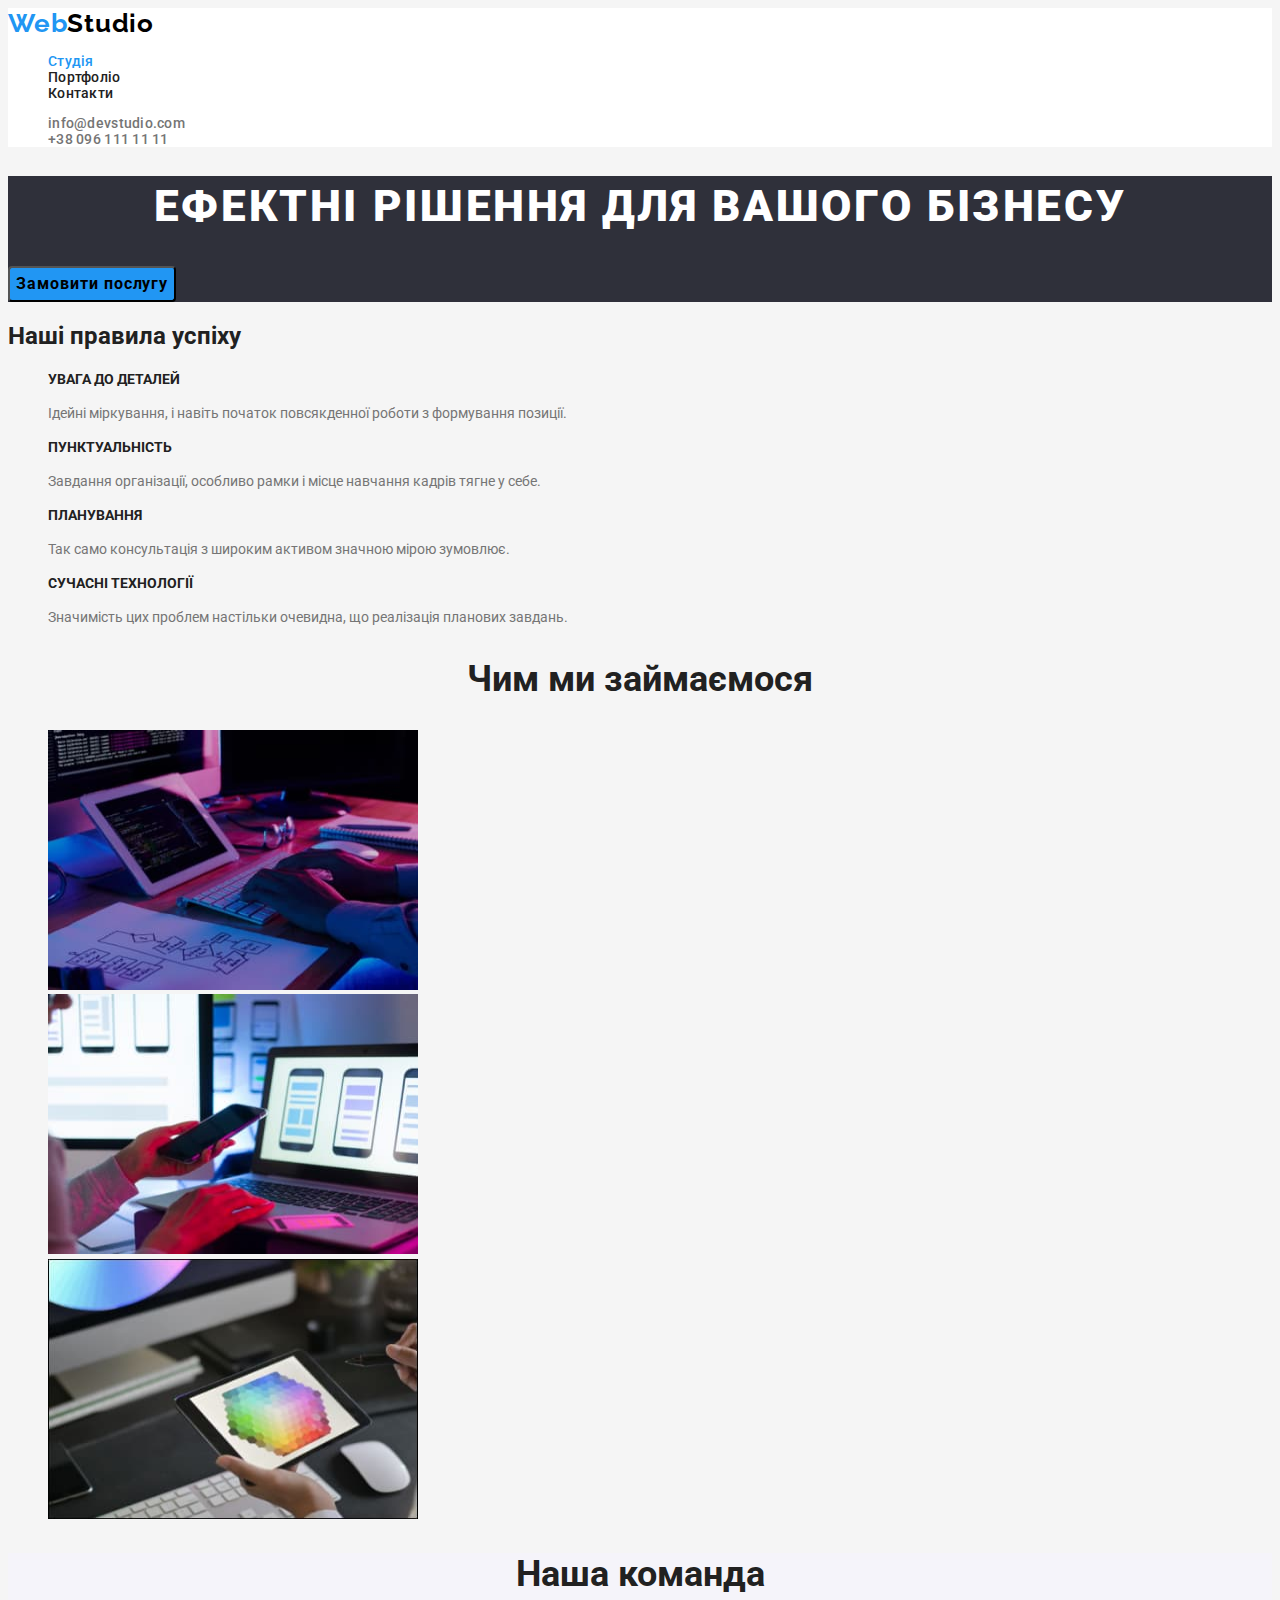
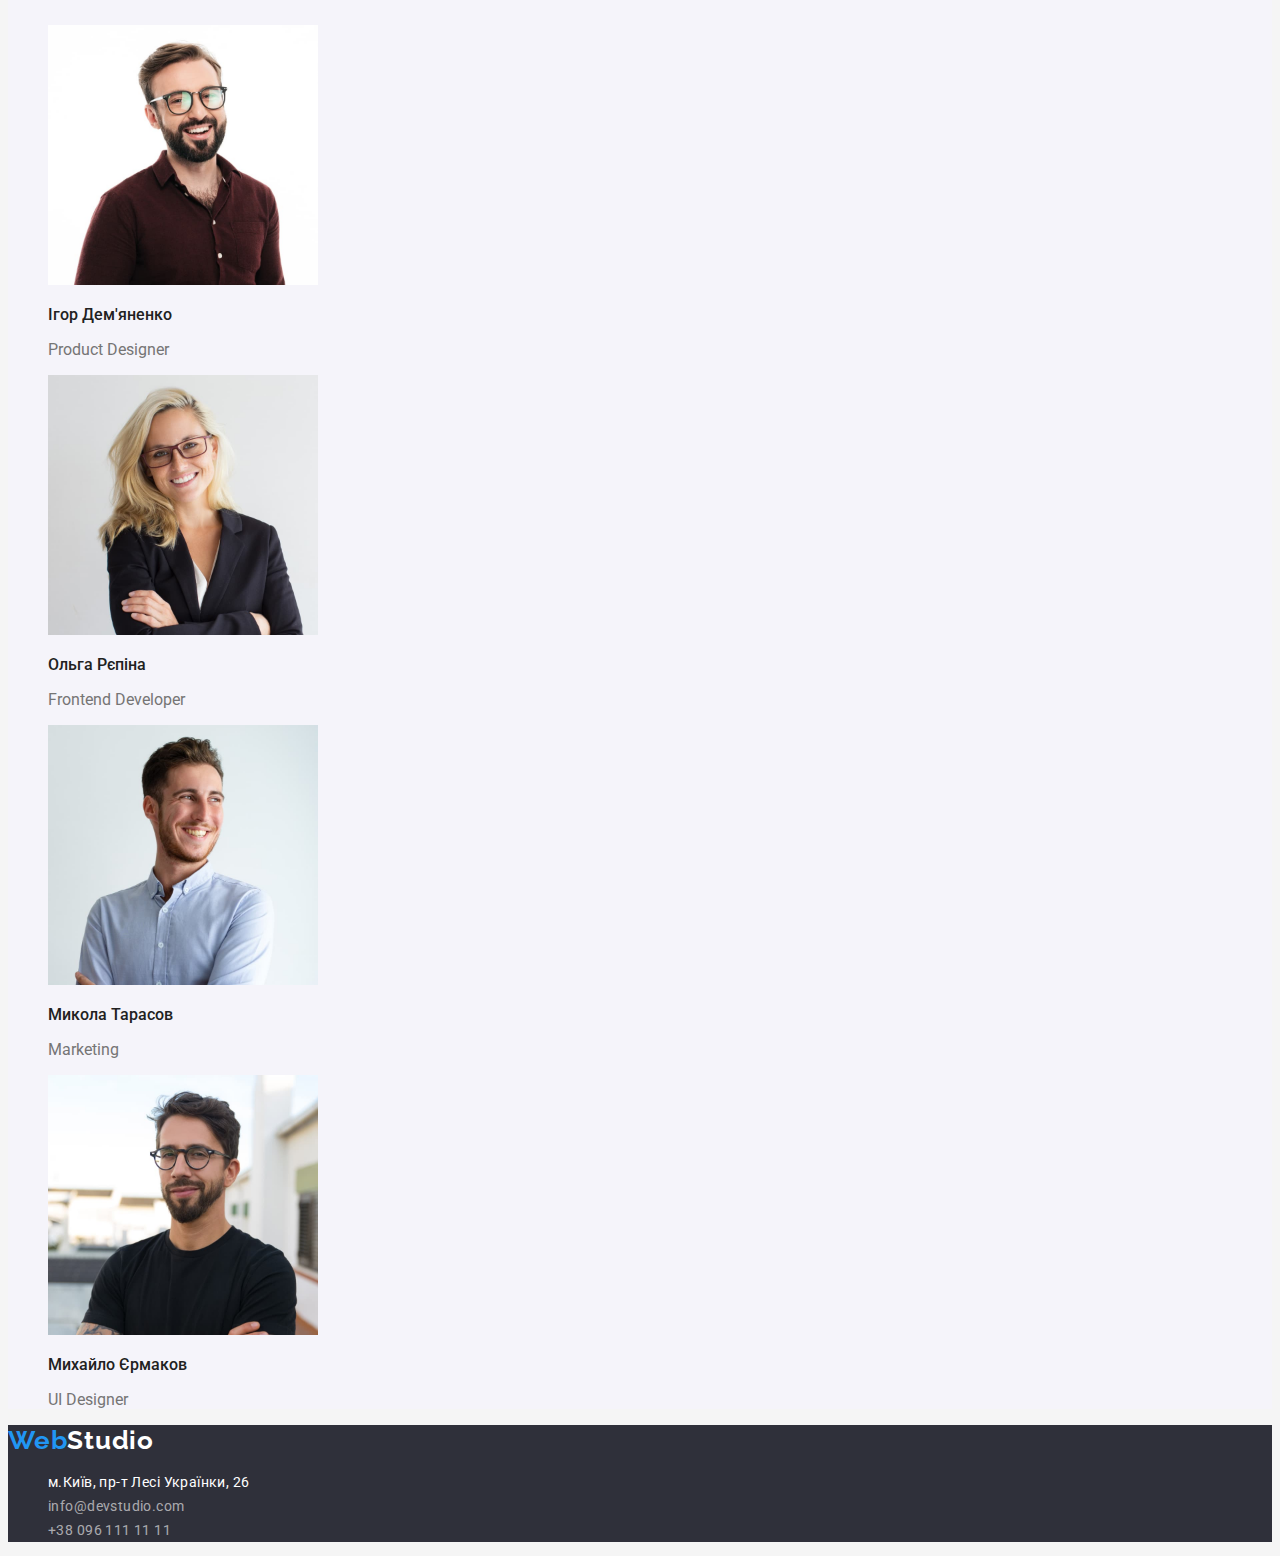
==== index.html @ 0fa0898e "New" ====
<!DOCTYPE html>
<html lang="uk">

<head>
    <meta charset="UTF-8">
    <meta http-equiv="X-UA-Compatible" content="IE=edge">
    <meta name="viewport" content="width=device-width, initial-scale=1.0">
    <title>Home Work 2</title>
    <link
        href="https://fonts.googleapis.com/css2?family=Raleway:wght@700&family=Roboto:wght@400;500;700;900&display=swap"
        rel="stylesheet">
    <link rel="stylesheet" href="./css/styles.css" />
</head>

<body>
    <!--Header-->
    <header class="header">
        <nav class="header-nav">
            <a class="link-logo link" href="./index.html" title="Посилання на початкову сторінку"><span
                    class="logo-web">Web</span>Studio</a>
            <ul class="header-list list">
                <li> <a class="link current" href="./index.html" title="Посилання на сторінку: Студія">Студія</a> </li>
                <li> <a class="link" href="./portfolio.html" title="Посилання на сторінку: Портфоліо">Портфоліо</a></li>
                <li> <a class="link" href="#" title="Посилання на сторінку: Контакти">Контакти</a> </li>
            </ul>
        </nav>
        <ul class="header-contact list">
            <li><a class="link" href="mailto:info@devstudio.com" title="Посилання на електронну скриньку">info@devstudio.com</a></li>                    
            <li><a class="link" class="link" href="tel:+380961111111" title="За телефонувати">+38 096 111 11 11</a></li>
        </ul>

    </header>
    <main>
        <!-- Hero-->
        <section class="hero">
            <h1 class="hero-title">Ефектні рішення для вашого бізнесу</h1>
            <button class="btn" type="button">Замовити послугу</button>
        </section>
        <!-- Our rules for success-->
        <section class="rules">
            <h2 class="rules-title">Наші правила успіху</h2>
            <ul class="rules-list list">
                <li>
                    <h3 class="rules-list-title">УВАГА ДО ДЕТАЛЕЙ</h3>
                    <p class="rules-list-item">Ідейні міркування, і навіть початок повсякденної роботи з формування
                        позиції.</p>
                </li>
                <li>
                    <h3 class="rules-list-title">ПУНКТУАЛЬНІСТЬ</h3>
                    <p class="rules-list-item">Завдання організації, особливо рамки і місце навчання кадрів тягне у
                        себе.</p>

                <li>
                    <h3 class="rules-list-title">ПЛАНУВАННЯ</h3>
                    <p class="rules-list-item">Так само консультація з широким активом значною мірою зумовлює.</p>
                </li>
                <li>
                    <h3 class="rules-list-title">СУЧАСНІ ТЕХНОЛОГІЇ</h3>
                    <p class="rules-list-item">Значимість цих проблем настільки очевидна, що реалізація планових
                        завдань.</p>
                </li>
            </ul>
        </section>
        <!-- Development -->
        <section class="Development">
            <h2 class="Development-title">Чим ми займаємося</h2>
            <ul class="Development-list list">
                <li><img width="370" height="260" src="./images/box-1.jpg" alt="Розробка сайту"></li>
                <li><img width="370" height="260" src="./images/box-2.jpg" alt="Дизайн сайту"></li>
                <li><img width="370" height="260" src="./images/box-3.jpg" alt="Оформлення сайту"></li>
            </ul>
        </section>
        <!--Our Team-->
        <section class="team">
            <h2 class="team-title">Наша команда</h2>
            <ul class="team-list list">
                <li class="team-list-item">
                    <img width="270" src="./images/team-1-igor_demyanenko.jpg" alt="Ігор Дем'яненко">
                    <h3 class="team-list-title">Ігор Дем'яненко</h3>
                    <p class="team-list-text" lang="en">Product Designer</p>
                </li>
                <li class="team-list-item">
                    <img width="270" src="./images/team-2-olga_repina.jpg" alt="Ольга Рєпіна">
                    <h3 class="team-list-title">Ольга Рєпіна</h3>
                    <p class="team-list-text" lang="en">Frontend Developer</p>
                </li>
                <li class="team-list-item">
                    <img width="270" src="./images/team-3-mykola_tarasov.jpg" alt="Микола Тарасов">
                    <h3 class="team-list-title">Микола Тарасов</h3>
                    <p class="team-list-text" lang="en">Marketing</p>
                </li>
                <li class="team-list-item">
                    <img width="270" src="./images/team-4-myschajlo_jermakov.jpg" alt="Михайло Єрмаков">
                    <h3 class="team-list-title">Михайло Єрмаков</h3>
                    <p class="team-list-text" lang="en">UI Designer</p>
                </li>
            </ul>
        </section>

    </main>
    <!-- Footer -->
    <footer class="footer">
        <a class="link-logo link" href="./index.html" title="Посилання на початкову сторінку"><span
                class="logo-web">Web</span>Studio</a>

        <address class="footer-address">
            <ul class="footer-list list">
                <li> <a class="footer-item link" href="https://goo.gl/maps/MokrkqMKt1EXJKq38" target="_blank"
                        rel="noopener noreferrer" title="Google Maps"> м.Київ,
                        пр-т Лесі Українки, 26 </a> </li>
                <li><a class="footer-item link" href="mailto:info@devstudio.com"
                        title="Посилання на електронну скриньку">info@devstudio.com</a></li>
                <li><a class="footer-item link" href="tel:+380961111111" title="За телефонувати">+38 096 111 11 11</a>
                </li>
            </ul>
        </address>
    </footer>
</body>

</html>
---- css/styles.css ----
/*  
logo                  #000000
logo                  #2196F3
active page           #2196F3
nav text              #212121
h1                    #ffffff
h2,h3                 #212121
P                     #757575

background:
nav                   #FFFFFF
header                #2F303A 
Our rules for succes  #F5F5F5
Development           #F5F5F5
Our Team              #F5F4FA

footer                #2F303A
portfolio             #F5F5F5

*/
:root {
  /* General colors */
  --general-black: #000000;
  --general-wight: #ffffff;
  /* Text color */
  --primary-text-color: #212121;
  --secondary-text-color: #757575;
  --accent-color: #2196f3;
  /* Background color */
  --background-color: #f5f5f5;
  --section-bgr: #f5f4fa;
  --hero-bgr-color: #2f303a;
  --btn-background: #f5f4fa;
}

body {
  background-color: var(--background-color);
  color: var(--primary-text-color);
  font-family: Roboto, sans-serif;
  font-style: normal;
  font-size: 16px;
  line-height: 1.2;
}
.link {
  text-decoration: none;
  list-style: none;
}

.link:hover,
.link:focus {
  color: var(--accent-color);
}

.list {
  list-style: none;
}

/* Heder */
.link-logo {
  font-family: "Raleway";
  font-weight: 700;
  font-size: 26px;
  line-height: calc(31 / 26);
  letter-spacing: 0.03em;
}
.header {
  background-color: var(--general-wight);
}

.header .link-logo {
  color: var(--general-black);
}
.logo-web {
  color: var(--accent-color);
  font-family: "Raleway";
  font-weight: 700;
  font-size: 26px;
  line-height: calc(31 / 26);
}
.link-logo:hover,
.link-logo:focus {
  color: var(--general-black);
}
.header-nav .current {
  color: var(--accent-color);
}
.header-list,
.header-contact {
  font-family: "Roboto";
  font-weight: 500;
  font-size: 14px;
  line-height: calc(16 / 14);
  letter-spacing: 0.02em;
}
.header-list a {
  color: var(--primary-text-color);
}
.header-contact a {
  color: var(--secondary-text-color);
}
/* --------Main-------- */
/* Hero */
.hero {
  background-color: var(--hero-bgr-color);
}
.hero-title {
  color: var(--general-wight);
  text-transform: uppercase;
  font-weight: 900;
  font-size: 44px;
  line-height: calc(60 / 44);
  text-align: center;
  letter-spacing: 0.06em;

  /* Our rules for success */
}
.rules {
  bacgroung-color: var(--background-color);
}
.rules-title {
}
.rules-list {
}

.rules-list-title {
  font-weight: 700;
  font-size: 14px;
  line-height: calc(16 / 14);
}
.rules-list-item {
  color: var(--secondary-text-color);
  font-size: 14px;
  line-height: calc(24 / 14);
}
/* Development */
.Development {
}
.Development-title {
  font-size: 36px;
  line-height: calc(42 / 36);
  text-align: center;
}
.Development-list {
}

/* Our Team */
.team {
  background-color: var(--section-bgr);
}
main .team-title {
  font-weight: 700;
  font-size: 36px;
  line-height: calc(42 / 36);
  text-align: center;
}
.team-list {
}
.team-list-item {
}
.team-list-title {
  font-weight: 500;
  font-size: 16px;
  line-height: calc(19 / 16);
}
.team .team-list-text {
  color: var(--secondary-text-color);
  font-size: 16px;
  line-height: calc(19 / 16);
}
/* footer */

.footer {
  background-color: var(--hero-bgr-color);
}

.footer .link-logo {
  color: var(--general-wight);
}

.footer-address {
}

.footer-list {
  color: var(--general-wight);
  font-style: normal;
  font-size: 14px;
  line-height: calc(24 / 14);
  letter-spacing: 0.03em;
}

.footer [href*="https:"] {
  color: var(--general-wight);
}

.footer [href*="mailto"],
.footer [href*="tel"] {
  color: rgba(255, 255, 255, 0.6);
}
.footer .link:hover,
.footer .link:focus {
  color: var(--accent-color);
}

/* Portfolio */
.filters {
}
.filters-title {
}
.filters-list {
}
/* Section Example */
.example {
  background-color: var(--general-wight);
}
.example-list {
}
.example-link {
}
.link {
}
.example-title {
  color: var(--primary-text-color);
  font-weight: 700;
  font-size: 18px;
  line-height: calc(36 / 18);
  letter-spacing: 0.06em;
}
.example-text {
  color: var(--secondary-text-color);
  font-weight: 400;
  font-size: 16px;
  line-height: calc(30 / 18);
  letter-spacing: 0.03em;
}
/* Buttons styles */
.btn {
  font-family: "Roboto";
  font-style: normal;
  font-weight: 700;
  font-size: 16px;
  line-height: calc(30 / 16);
  display: flex;
  align-items: center;
  text-align: center;
  letter-spacing: 0.06em;
}
.hero .btn {
  color: var(--general-black);
  background-color: var(--accent-color);
  border-radius: 4px;
}
.filters-list .btn {
  color: var(--general-black);
  background-color: var(--btn-background);
  border-color: transparent;
  border-radius: 4px;
}
.btn:hover,
.btn:focus {
  color: var(--general-wight);
  background-color: var(--accent-color);
}
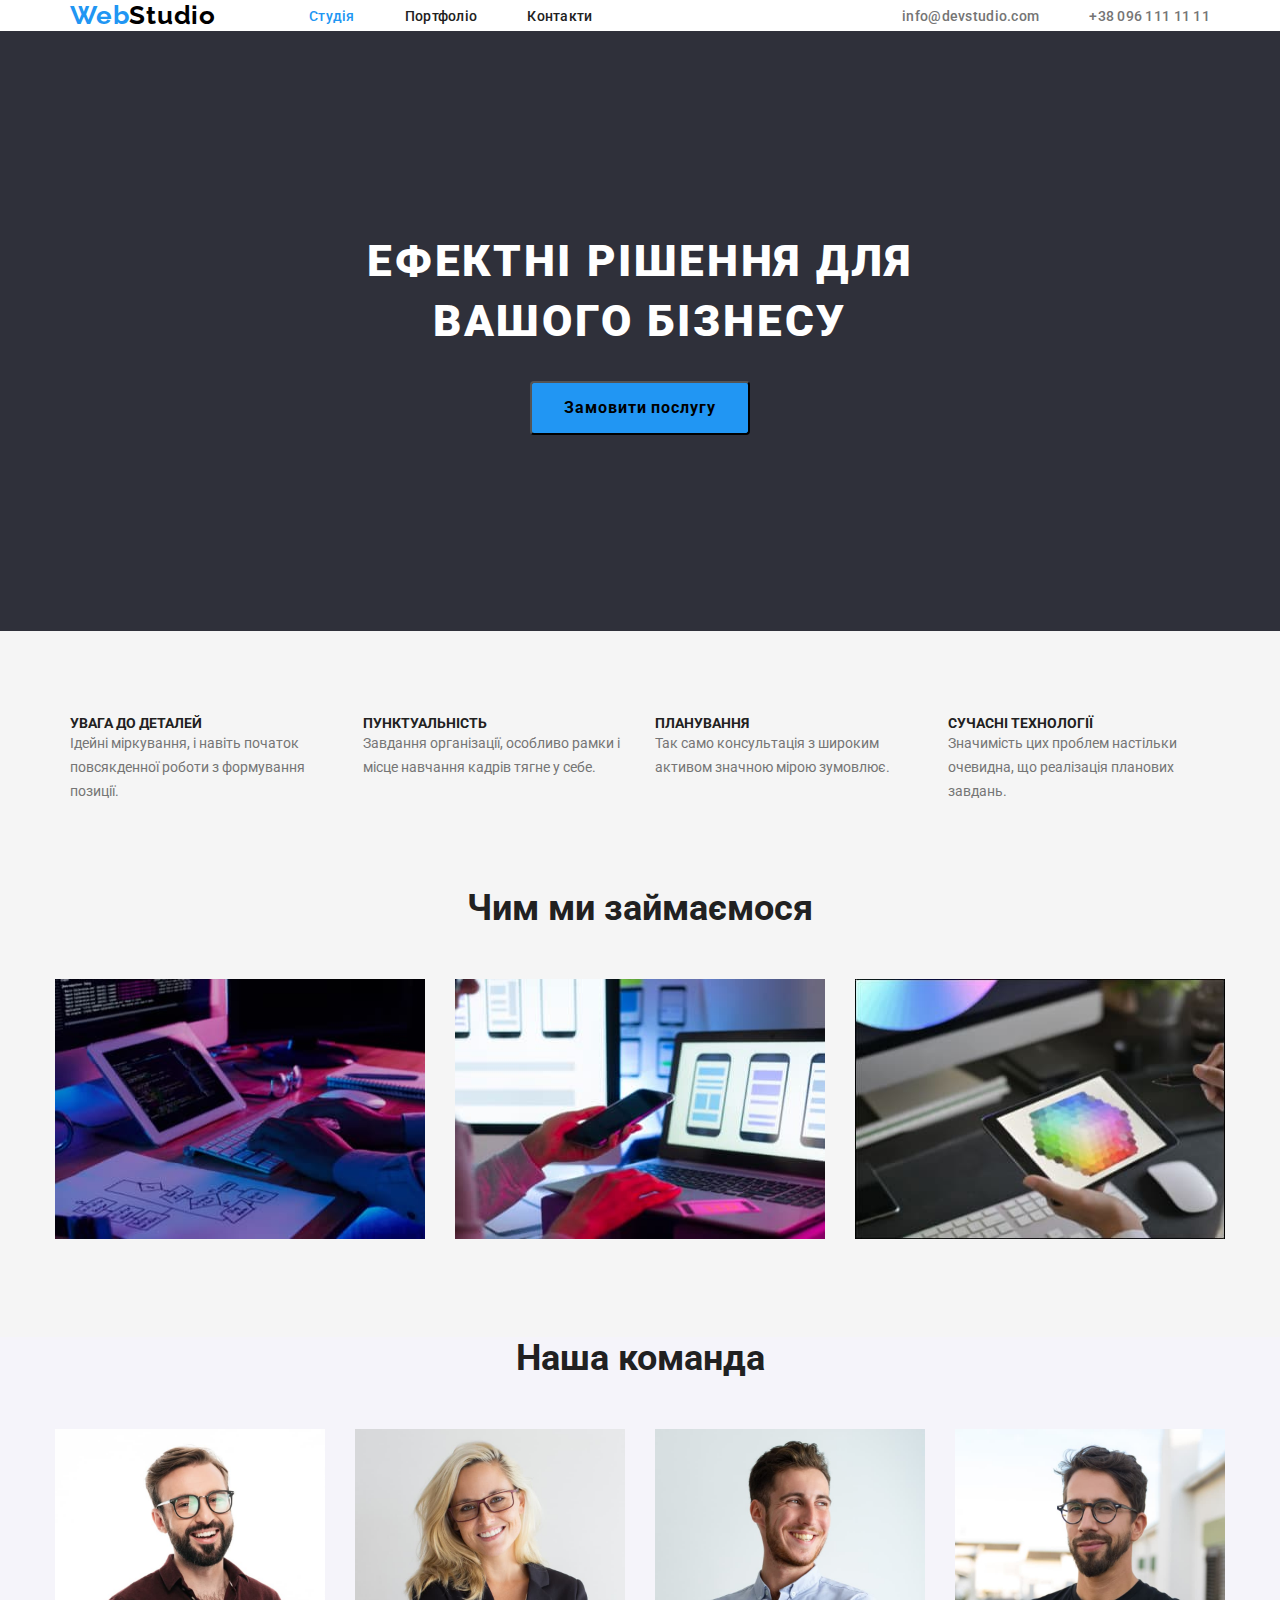
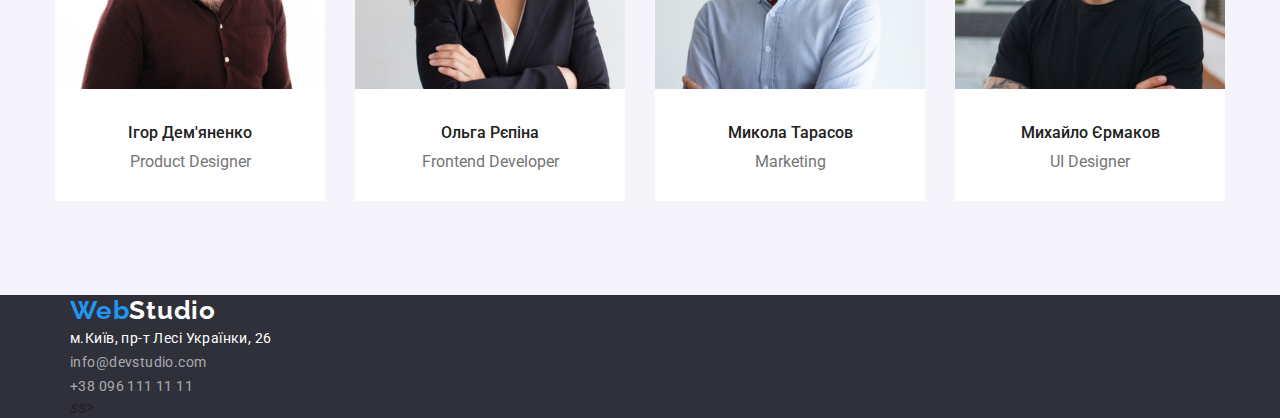
==== commit 5233686f: "Home work 3" ====
--- a/index.html
+++ b/index.html
@@ -9,111 +9,129 @@
     <link
         href="https://fonts.googleapis.com/css2?family=Raleway:wght@700&family=Roboto:wght@400;500;700;900&display=swap"
         rel="stylesheet">
+    <link rel="stylesheet"
+        href="https://cdnjs.cloudflare.com/ajax/libs/modern-normalize/1.0.0/modern-normalize.min.css">
     <link rel="stylesheet" href="./css/styles.css" />
 </head>
 
 <body>
     <!--Header-->
     <header class="header">
-        <nav class="header-nav">
-            <a class="link-logo link" href="./index.html" title="Посилання на початкову сторінку"><span
-                    class="logo-web">Web</span>Studio</a>
-            <ul class="header-list list">
-                <li> <a class="link current" href="./index.html" title="Посилання на сторінку: Студія">Студія</a> </li>
-                <li> <a class="link" href="./portfolio.html" title="Посилання на сторінку: Портфоліо">Портфоліо</a></li>
-                <li> <a class="link" href="#" title="Посилання на сторінку: Контакти">Контакти</a> </li>
+        <div class="container header-container">
+            <nav class="header-nav">
+                <a class="link-logo link" href="./index.html" title="Посилання на початкову сторінку"><span
+                        class="logo-web">Web</span>Studio</a>
+                <ul class="header-list list">
+                    <li> <a class="link current" href="./index.html" title="Посилання на сторінку: Студія">Студія</a>
+                    </li>
+                    <li> <a class="link" href="./portfolio.html" title="Посилання на сторінку: Портфоліо">Портфоліо</a>
+                    </li>
+                    <li> <a class="link" href="#" title="Посилання на сторінку: Контакти">Контакти</a> </li>
+                </ul>
+            </nav>
+            <ul class="header-contact list">
+                <li><a class="link" href="mailto:info@devstudio.com"
+                        title="Посилання на електронну скриньку">info@devstudio.com</a>
+                </li>
+                <li><a class="link" class="link" href="tel:+380961111111" title="За телефонувати">+38 096 111 11 11</a>
+                </li>
             </ul>
-        </nav>
-        <ul class="header-contact list">
-            <li><a class="link" href="mailto:info@devstudio.com" title="Посилання на електронну скриньку">info@devstudio.com</a></li>                    
-            <li><a class="link" class="link" href="tel:+380961111111" title="За телефонувати">+38 096 111 11 11</a></li>
-        </ul>
 
+        </div>
     </header>
     <main>
         <!-- Hero-->
         <section class="hero">
-            <h1 class="hero-title">Ефектні рішення для вашого бізнесу</h1>
-            <button class="btn" type="button">Замовити послугу</button>
+            <div class="hero-container container">
+                <h1 class="hero-title">Ефектні рішення для <br> вашого бізнесу</h1>
+                <button class="btn" type="button">Замовити послугу</button>
+            </div>
         </section>
         <!-- Our rules for success-->
         <section class="rules">
-            <h2 class="rules-title">Наші правила успіху</h2>
-            <ul class="rules-list list">
-                <li>
-                    <h3 class="rules-list-title">УВАГА ДО ДЕТАЛЕЙ</h3>
-                    <p class="rules-list-item">Ідейні міркування, і навіть початок повсякденної роботи з формування
-                        позиції.</p>
-                </li>
-                <li>
-                    <h3 class="rules-list-title">ПУНКТУАЛЬНІСТЬ</h3>
-                    <p class="rules-list-item">Завдання організації, особливо рамки і місце навчання кадрів тягне у
-                        себе.</p>
+            <div class="container rules-container">
+                <h2 class="rules-title visually-hidden">Наші правила успіху</h2>
+                <ul class="rules-list list">
+                    <li>
+                        <h3 class="rules-list-title">УВАГА ДО ДЕТАЛЕЙ</h3>
+                        <p class="rules-list-item">Ідейні міркування, і навіть початок повсякденної роботи з формування
+                            позиції.</p>
+                    </li>
+                    <li>
+                        <h3 class="rules-list-title">ПУНКТУАЛЬНІСТЬ</h3>
+                        <p class="rules-list-item">Завдання організації, особливо рамки і місце навчання кадрів тягне у
+                            себе.</p>
 
-                <li>
-                    <h3 class="rules-list-title">ПЛАНУВАННЯ</h3>
-                    <p class="rules-list-item">Так само консультація з широким активом значною мірою зумовлює.</p>
-                </li>
-                <li>
-                    <h3 class="rules-list-title">СУЧАСНІ ТЕХНОЛОГІЇ</h3>
-                    <p class="rules-list-item">Значимість цих проблем настільки очевидна, що реалізація планових
-                        завдань.</p>
-                </li>
-            </ul>
+                    <li>
+                        <h3 class="rules-list-title">ПЛАНУВАННЯ</h3>
+                        <p class="rules-list-item">Так само консультація з широким активом значною мірою зумовлює.</p>
+                    </li>
+                    <li>
+                        <h3 class="rules-list-title">СУЧАСНІ ТЕХНОЛОГІЇ</h3>
+                        <p class="rules-list-item">Значимість цих проблем настільки очевидна, що реалізація планових
+                            завдань.</p>
+                    </li>
+                </ul>
+            </div>
         </section>
         <!-- Development -->
         <section class="Development">
-            <h2 class="Development-title">Чим ми займаємося</h2>
-            <ul class="Development-list list">
-                <li><img width="370" height="260" src="./images/box-1.jpg" alt="Розробка сайту"></li>
-                <li><img width="370" height="260" src="./images/box-2.jpg" alt="Дизайн сайту"></li>
-                <li><img width="370" height="260" src="./images/box-3.jpg" alt="Оформлення сайту"></li>
-            </ul>
+            <div class="container">
+                <h2 class="Development-title">Чим ми займаємося</h2>
+                <ul class="Development-list list">
+                    <li><img width="370" height="260" src="./images/box-1.jpg" alt="Розробка сайту"></li>
+                    <li><img width="370" height="260" src="./images/box-2.jpg" alt="Дизайн сайту"></li>
+                    <li><img width="370" height="260" src="./images/box-3.jpg" alt="Оформлення сайту"></li>
+                </ul>
+            </div>
         </section>
         <!--Our Team-->
         <section class="team">
-            <h2 class="team-title">Наша команда</h2>
-            <ul class="team-list list">
-                <li class="team-list-item">
-                    <img width="270" src="./images/team-1-igor_demyanenko.jpg" alt="Ігор Дем'яненко">
-                    <h3 class="team-list-title">Ігор Дем'яненко</h3>
-                    <p class="team-list-text" lang="en">Product Designer</p>
-                </li>
-                <li class="team-list-item">
-                    <img width="270" src="./images/team-2-olga_repina.jpg" alt="Ольга Рєпіна">
-                    <h3 class="team-list-title">Ольга Рєпіна</h3>
-                    <p class="team-list-text" lang="en">Frontend Developer</p>
-                </li>
-                <li class="team-list-item">
-                    <img width="270" src="./images/team-3-mykola_tarasov.jpg" alt="Микола Тарасов">
-                    <h3 class="team-list-title">Микола Тарасов</h3>
-                    <p class="team-list-text" lang="en">Marketing</p>
-                </li>
-                <li class="team-list-item">
-                    <img width="270" src="./images/team-4-myschajlo_jermakov.jpg" alt="Михайло Єрмаков">
-                    <h3 class="team-list-title">Михайло Єрмаков</h3>
-                    <p class="team-list-text" lang="en">UI Designer</p>
-                </li>
-            </ul>
+            <div class="team-container container">
+                <h2 class="team-title">Наша команда</h2>
+                <ul class="team-list list">
+                    <li class="team-list-item">
+                        <img width="270" src="./images/team-1-igor_demyanenko.jpg" alt="Ігор Дем'яненко">
+                        <h3 class="team-list-title">Ігор Дем'яненко</h3>
+                        <p class="team-list-text" lang="en">Product Designer</p>
+                    </li>
+                    <li class="team-list-item">
+                        <img width="270" src="./images/team-2-olga_repina.jpg" alt="Ольга Рєпіна">
+                        <h3 class="team-list-title">Ольга Рєпіна</h3>
+                        <p class="team-list-text" lang="en">Frontend Developer</p>
+                    </li>
+                    <li class="team-list-item">
+                        <img width="270" src="./images/team-3-mykola_tarasov.jpg" alt="Микола Тарасов">
+                        <h3 class="team-list-title">Микола Тарасов</h3>
+                        <p class="team-list-text" lang="en">Marketing</p>
+                    </li>
+                    <li class="team-list-item">
+                        <img width="270" src="./images/team-4-myschajlo_jermakov.jpg" alt="Михайло Єрмаков">
+                        <h3 class="team-list-title">Михайло Єрмаков</h3>
+                        <p class="team-list-text" lang="en">UI Designer</p>
+                    </li>
+                </ul>
+            </div>
         </section>
 
     </main>
     <!-- Footer -->
     <footer class="footer">
-        <a class="link-logo link" href="./index.html" title="Посилання на початкову сторінку"><span
-                class="logo-web">Web</span>Studio</a>
-
-        <address class="footer-address">
-            <ul class="footer-list list">
-                <li> <a class="footer-item link" href="https://goo.gl/maps/MokrkqMKt1EXJKq38" target="_blank"
-                        rel="noopener noreferrer" title="Google Maps"> м.Київ,
-                        пр-т Лесі Українки, 26 </a> </li>
-                <li><a class="footer-item link" href="mailto:info@devstudio.com"
-                        title="Посилання на електронну скриньку">info@devstudio.com</a></li>
-                <li><a class="footer-item link" href="tel:+380961111111" title="За телефонувати">+38 096 111 11 11</a>
-                </li>
-            </ul>
-        </address>
+        <div class="container">
+            <a class="link-logo link" href="./index.html" title="Посилання на початкову сторінку"><span
+                    class="logo-web">Web</span>Studio</a>
+            <address class="footer-address">
+                <ul class="footer-list list">
+                    <li> <a class="footer-item link" href="https://goo.gl/maps/MokrkqMKt1EXJKq38" target="_blank"
+                            rel="noopener noreferrer" title="Google Maps"> м.Київ,
+                            пр-т Лесі Українки, 26 </a> </li>
+                    <li><a class="footer-item link" href="mailto:info@devstudio.com"
+                            title="Посилання на електронну скриньку">info@devstudio.com</a></li>
+                    <li><a class="footer-item link" href="tel:+380961111111" title="За телефонувати">+38 096 111 11
+                            11</a>
+                    </li>
+                </ul>
+                </addre </divc>ss>
     </footer>
 </body>
 
--- a/css/styles.css
+++ b/css/styles.css
@@ -33,6 +33,38 @@
   --btn-background: #f5f4fa;
 }
 
+h1,
+h2,
+h3,
+h4,
+h5,
+h6,
+a,
+p {
+  margin: 0;
+}
+
+.container {
+  width: 1170px;
+  padding-left: 15px;
+  padding-right: 15px;
+  margin: 0 auto;
+  /* outline: 2px solid orange; */
+}
+
+.visually-hidden {
+  position: absolute;
+  width: 1px;
+  height: 1px;
+  margin: -1px;
+  border: 0;
+  padding: 0;
+  white-space: nowrap;
+  clip-path: inset(100%);
+  clip: rect(0 0 0 0);
+  overflow: hidden;
+}
+
 body {
   background-color: var(--background-color);
   color: var(--primary-text-color);
@@ -53,10 +85,20 @@
 
 .list {
   list-style: none;
+  margin: 0;
+  padding: 0;
 }
 
 /* Heder */
+.header-container {
+  display: flex;
+  align-items: center;
+}
 .link-logo {
+  display: flex;
+  align-items: center;
+  /* width: 145px;
+  height: 31px; */
   font-family: "Raleway";
   font-weight: 700;
   font-size: 26px;
@@ -81,11 +123,31 @@
 .link-logo:focus {
   color: var(--general-black);
 }
+
+.header-nav {
+  display: flex;
+  margin-right: auto;
+}
+
 .header-nav .current {
   color: var(--accent-color);
 }
-.header-list,
+.header-list {
+  display: flex;
+  align-items: center;
+  margin-left: 93px;
+
+  gap: 50px;
+  font-family: "Roboto";
+  font-weight: 500;
+  font-size: 14px;
+  line-height: calc(16 / 14);
+  letter-spacing: 0.02em;
+}
+
 .header-contact {
+  display: flex;
+  gap: 50px;
   font-family: "Roboto";
   font-weight: 500;
   font-size: 14px;
@@ -103,7 +165,15 @@
 .hero {
   background-color: var(--hero-bgr-color);
 }
+.hero-container {
+  display: flex;
+  flex-direction: column;
+  align-items: center;
+  height: 600px;
+}
 .hero-title {
+  margin-top: 200px;
+  margin-bottom: 30px;
   color: var(--general-wight);
   text-transform: uppercase;
   font-weight: 900;
@@ -117,9 +187,18 @@
 .rules {
   bacgroung-color: var(--background-color);
 }
+.rules-container {
+  padding-top: 84px;
+  padding-bottom: 84px;
+}
 .rules-title {
 }
 .rules-list {
+  display: flex;
+  gap: 30px;
+}
+.rules-list li {
+  width: 270px;
 }
 
 .rules-list-title {
@@ -141,28 +220,46 @@
   text-align: center;
 }
 .Development-list {
+  display: flex;
+  justify-content: center;
+  gap: 30px;
+  margin-top: 50px;
+  padding-bottom: 94px;
 }
 
 /* Our Team */
 .team {
   background-color: var(--section-bgr);
 }
-main .team-title {
+.team-container {
+}
+
+.team-title {
   font-weight: 700;
   font-size: 36px;
   line-height: calc(42 / 36);
   text-align: center;
 }
 .team-list {
+  display: flex;
+  justify-content: center;
+  gap: 30px;
+  padding-top: 50px;
+  padding-bottom: 94px;
+  text-align: center;
 }
 .team-list-item {
+  background-color: var(--general-wight);
 }
 .team-list-title {
+  margin-top: 30px;
   font-weight: 500;
   font-size: 16px;
   line-height: calc(19 / 16);
 }
 .team .team-list-text {
+  margin-top: 10px;
+  margin-bottom: 30px;
   color: var(--secondary-text-color);
   font-size: 16px;
   line-height: calc(19 / 16);
@@ -240,11 +337,14 @@
   font-size: 16px;
   line-height: calc(30 / 16);
   display: flex;
-  align-items: center;
   text-align: center;
   letter-spacing: 0.06em;
 }
 .hero .btn {
+  padding-top: 10px;
+  padding-right: 32px;
+  padding-bottom: 10px;
+  padding-left: 32px;
   color: var(--general-black);
   background-color: var(--accent-color);
   border-radius: 4px;
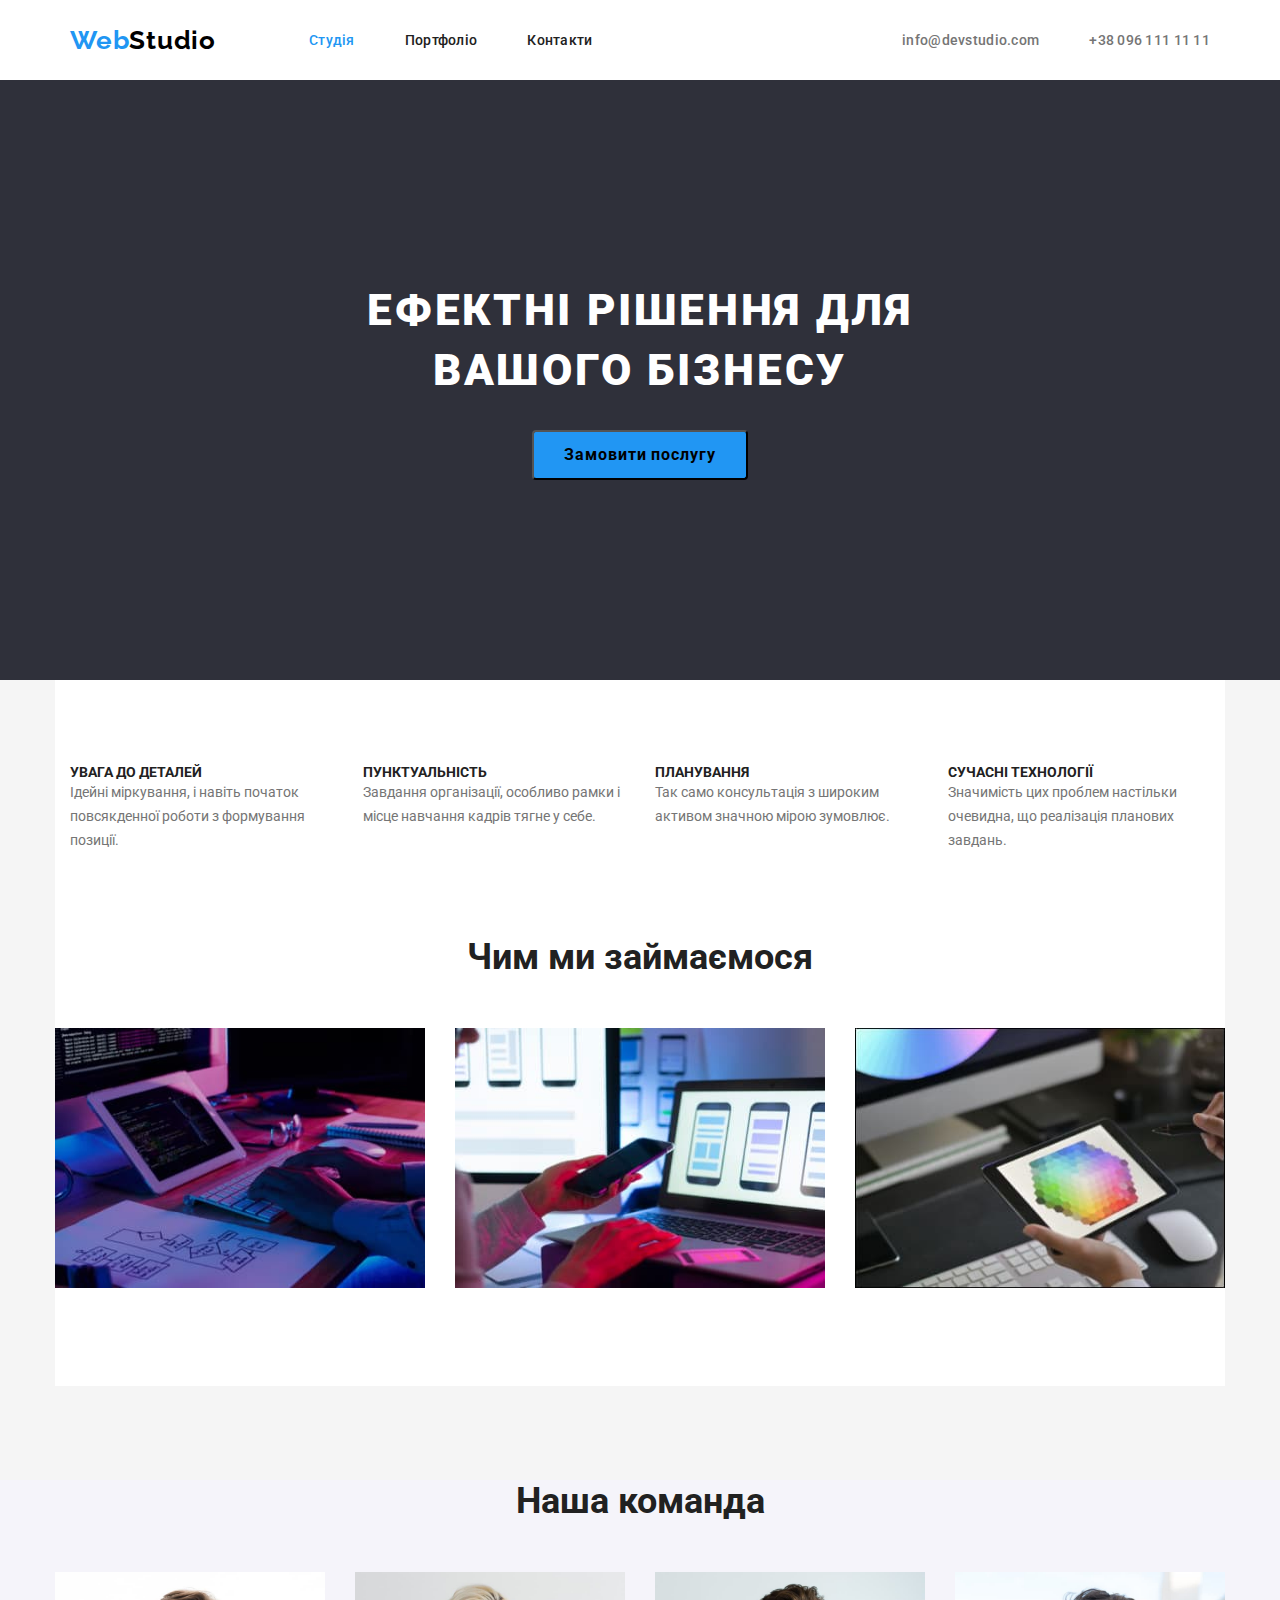
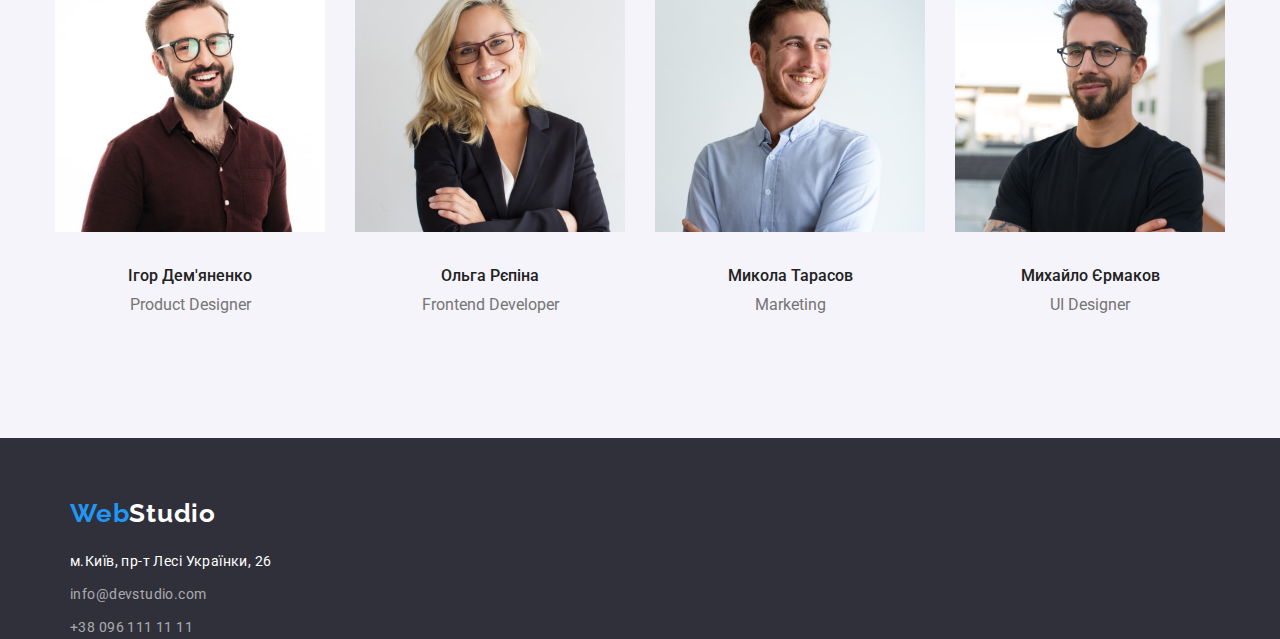
==== commit cfed34e6: "Index fix" ====
--- a/index.html
+++ b/index.html
@@ -75,10 +75,10 @@
             </div>
         </section>
         <!-- Development -->
-        <section class="Development">
-            <div class="container">
-                <h2 class="Development-title">Чим ми займаємося</h2>
-                <ul class="Development-list list">
+        <section class="development">
+            <div class="development-container container">
+                <h2 class="development-title">Чим ми займаємося</h2>
+                <ul class="development-list list">
                     <li><img width="370" height="260" src="./images/box-1.jpg" alt="Розробка сайту"></li>
                     <li><img width="370" height="260" src="./images/box-2.jpg" alt="Дизайн сайту"></li>
                     <li><img width="370" height="260" src="./images/box-3.jpg" alt="Оформлення сайту"></li>
@@ -117,7 +117,7 @@
     </main>
     <!-- Footer -->
     <footer class="footer">
-        <div class="container">
+        <div class="footer-container container">
             <a class="link-logo link" href="./index.html" title="Посилання на початкову сторінку"><span
                     class="logo-web">Web</span>Studio</a>
             <address class="footer-address">
@@ -131,7 +131,8 @@
                             11</a>
                     </li>
                 </ul>
-                </addre </divc>ss>
+            </address>
+        </div>
     </footer>
 </body>
 
--- a/css/styles.css
+++ b/css/styles.css
@@ -66,6 +66,7 @@
 }
 
 body {
+  /* background-color: var(--background-color); */
   background-color: var(--background-color);
   color: var(--primary-text-color);
   font-family: Roboto, sans-serif;
@@ -94,6 +95,9 @@
   display: flex;
   align-items: center;
 }
+.header {
+  background-color: var(--general-wight);
+}
 .link-logo {
   display: flex;
   align-items: center;
@@ -105,9 +109,6 @@
   line-height: calc(31 / 26);
   letter-spacing: 0.03em;
 }
-.header {
-  background-color: var(--general-wight);
-}
 
 .header .link-logo {
   color: var(--general-black);
@@ -135,6 +136,7 @@
 .header-list {
   display: flex;
   align-items: center;
+
   margin-left: 93px;
 
   gap: 50px;
@@ -144,7 +146,11 @@
   line-height: calc(16 / 14);
   letter-spacing: 0.02em;
 }
-
+.header-list .link {
+  display: block;
+  padding-top: 32px;
+  padding-bottom: 32px;
+}
 .header-contact {
   display: flex;
   gap: 50px;
@@ -158,6 +164,9 @@
   color: var(--primary-text-color);
 }
 .header-contact a {
+  display: block;
+  padding-top: 32px;
+  padding-bottom: 32px;
   color: var(--secondary-text-color);
 }
 /* --------Main-------- */
@@ -184,12 +193,14 @@
 
   /* Our rules for success */
 }
+
 .rules {
-  bacgroung-color: var(--background-color);
-}
+}
+
 .rules-container {
   padding-top: 84px;
   padding-bottom: 84px;
+  background-color: var(--general-wight);
 }
 .rules-title {
 }
@@ -212,14 +223,18 @@
   line-height: calc(24 / 14);
 }
 /* Development */
-.Development {
-}
-.Development-title {
+.development {
+}
+.development-container {
+  background-color: var(--general-wight);
+}
+.development-title {
   font-size: 36px;
   line-height: calc(42 / 36);
   text-align: center;
 }
-.Development-list {
+
+.development-list {
   display: flex;
   justify-content: center;
   gap: 30px;
@@ -232,6 +247,7 @@
   background-color: var(--section-bgr);
 }
 .team-container {
+  margin-top: 94px;
 }
 
 .team-title {
@@ -249,7 +265,6 @@
   text-align: center;
 }
 .team-list-item {
-  background-color: var(--general-wight);
 }
 .team-list-title {
   margin-top: 30px;
@@ -267,10 +282,14 @@
 /* footer */
 
 .footer {
+  padding-top: 60px;
   background-color: var(--hero-bgr-color);
 }
+.footer-container {
+}
 
 .footer .link-logo {
+  padding-bottom: 20px;
   color: var(--general-wight);
 }
 
@@ -278,11 +297,17 @@
 }
 
 .footer-list {
+  display: flex;
+  flex-direction: column;
+  gap: 9px;
+
   color: var(--general-wight);
   font-style: normal;
   font-size: 14px;
   line-height: calc(24 / 14);
   letter-spacing: 0.03em;
+}
+.footer-item {
 }
 
 .footer [href*="https:"] {
@@ -298,7 +323,7 @@
   color: var(--accent-color);
 }
 
-/* Portfolio */
+/*============= Portfolio =============*/
 .filters {
 }
 .filters-title {
@@ -331,20 +356,21 @@
 }
 /* Buttons styles */
 .btn {
+  display: flex;
+  justify-content: center;
+  align-items: center;
   font-family: "Roboto";
   font-style: normal;
   font-weight: 700;
   font-size: 16px;
   line-height: calc(30 / 16);
-  display: flex;
   text-align: center;
   letter-spacing: 0.06em;
 }
 .hero .btn {
-  padding-top: 10px;
-  padding-right: 32px;
-  padding-bottom: 10px;
-  padding-left: 32px;
+  width: 216px;
+  height: 50px;
+
   color: var(--general-black);
   background-color: var(--accent-color);
   border-radius: 4px;
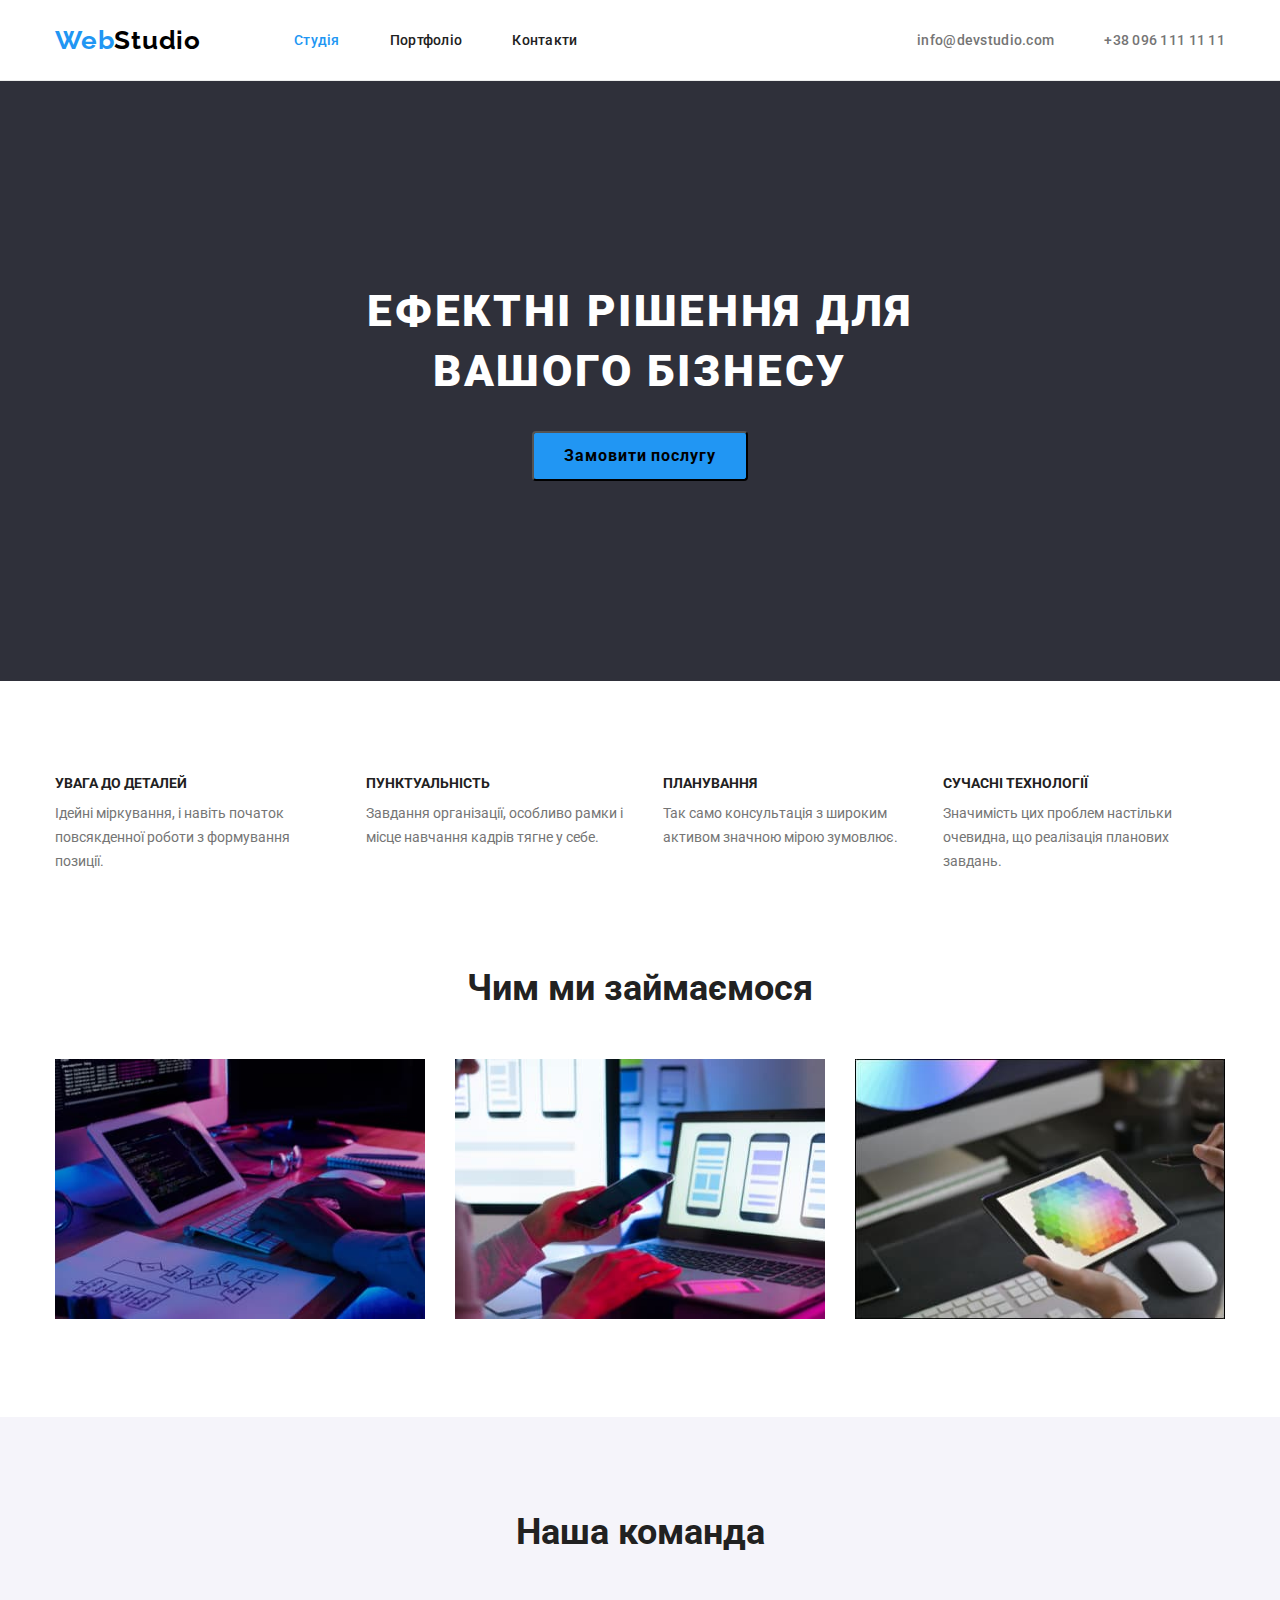
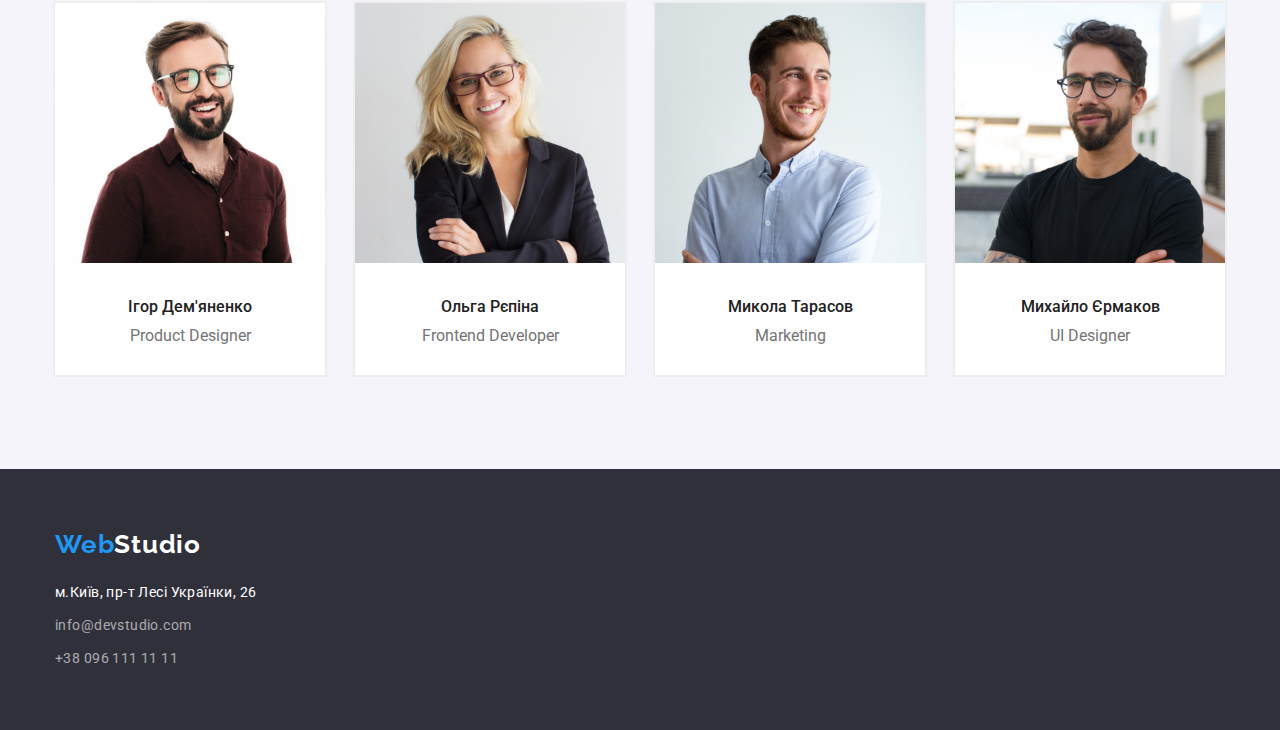
==== commit 05876289: "Update" ====
--- a/index.html
+++ b/index.html
@@ -92,24 +92,32 @@
                 <ul class="team-list list">
                     <li class="team-list-item">
                         <img width="270" src="./images/team-1-igor_demyanenko.jpg" alt="Ігор Дем'яненко">
-                        <h3 class="team-list-title">Ігор Дем'яненко</h3>
-                        <p class="team-list-text" lang="en">Product Designer</p>
+                        <div class="team-profession">
+                            <h3 class="team-list-title">Ігор Дем'яненко</h3>
+                            <p class="team-list-text" lang="en">Product Designer</p>
+                        </div>
                     </li>
                     <li class="team-list-item">
                         <img width="270" src="./images/team-2-olga_repina.jpg" alt="Ольга Рєпіна">
-                        <h3 class="team-list-title">Ольга Рєпіна</h3>
-                        <p class="team-list-text" lang="en">Frontend Developer</p>
+                       <div class="team-profession">
+                            <h3 class="team-list-title">Ольга Рєпіна</h3>
+                            <p class="team-list-text" lang="en">Frontend Developer</p>
+                       </div>
                     </li>
                     <li class="team-list-item">
                         <img width="270" src="./images/team-3-mykola_tarasov.jpg" alt="Микола Тарасов">
-                        <h3 class="team-list-title">Микола Тарасов</h3>
-                        <p class="team-list-text" lang="en">Marketing</p>
+                        <div class="team-profession">
+                            <h3 class="team-list-title">Микола Тарасов</h3>
+                            <p class="team-list-text" lang="en">Marketing</p>
+                        </div>
                     </li>
                     <li class="team-list-item">
                         <img width="270" src="./images/team-4-myschajlo_jermakov.jpg" alt="Михайло Єрмаков">
-                        <h3 class="team-list-title">Михайло Єрмаков</h3>
-                        <p class="team-list-text" lang="en">UI Designer</p>
-                    </li>
+                        <div class="team-profession">
+                            <h3 class="team-list-title">Михайло Єрмаков</h3>
+                            <p class="team-list-text" lang="en">UI Designer</p>
+                        </li>
+                        </div>
                 </ul>
             </div>
         </section>
--- a/css/styles.css
+++ b/css/styles.css
@@ -31,6 +31,8 @@
   --section-bgr: #f5f4fa;
   --hero-bgr-color: #2f303a;
   --btn-background: #f5f4fa;
+  --frame-color: #eeeeee;
+  --secondary-frame-color: #ececec;
 }
 
 h1,
@@ -44,8 +46,14 @@
   margin: 0;
 }
 
+ul {
+  /* list-style: none; */
+  margin: 0;
+  padding: 0;
+}
+
 .container {
-  width: 1170px;
+  width: 1200px;
   padding-left: 15px;
   padding-right: 15px;
   margin: 0 auto;
@@ -91,13 +99,16 @@
 }
 
 /* Heder */
-.header-container {
-  display: flex;
-  align-items: center;
-}
 .header {
   background-color: var(--general-wight);
-}
+  border-bottom: 1px solid var(--secondary-frame-color);
+}
+
+.header-container {
+  display: flex;
+  align-items: center;
+}
+
 .link-logo {
   display: flex;
   align-items: center;
@@ -136,9 +147,7 @@
 .header-list {
   display: flex;
   align-items: center;
-
   margin-left: 93px;
-
   gap: 50px;
   font-family: "Roboto";
   font-weight: 500;
@@ -169,19 +178,19 @@
   padding-bottom: 32px;
   color: var(--secondary-text-color);
 }
-/* --------Main-------- */
-/* Hero */
+/* ---------------- Main ---------------- */
+/* **************** Hero **************** */
 .hero {
   background-color: var(--hero-bgr-color);
+  padding-top: 200px;
+  padding-bottom: 200px;
 }
 .hero-container {
   display: flex;
   flex-direction: column;
   align-items: center;
-  height: 600px;
 }
 .hero-title {
-  margin-top: 200px;
   margin-bottom: 30px;
   color: var(--general-wight);
   text-transform: uppercase;
@@ -191,16 +200,16 @@
   text-align: center;
   letter-spacing: 0.06em;
 
-  /* Our rules for success */
+  /* **************** Our rules for success**************** */
 }
 
 .rules {
+  padding-top: 94px;
+  padding-bottom: 94px;
+  background-color: var(--general-wight);
 }
 
 .rules-container {
-  padding-top: 84px;
-  padding-bottom: 84px;
-  background-color: var(--general-wight);
 }
 .rules-title {
 }
@@ -209,10 +218,11 @@
   gap: 30px;
 }
 .rules-list li {
-  width: 270px;
+  /* width: 270px; */
 }
 
 .rules-list-title {
+  margin-bottom: 10px;
   font-weight: 700;
   font-size: 14px;
   line-height: calc(16 / 14);
@@ -222,11 +232,13 @@
   font-size: 14px;
   line-height: calc(24 / 14);
 }
-/* Development */
+/* ****************Development *****************/
 .development {
+  /* padding-top: 94px; */
+  padding-bottom: 94px;
+  background-color: var(--general-wight);
 }
 .development-container {
-  background-color: var(--general-wight);
 }
 .development-title {
   font-size: 36px;
@@ -239,18 +251,19 @@
   justify-content: center;
   gap: 30px;
   margin-top: 50px;
-  padding-bottom: 94px;
 }
 
 /* Our Team */
 .team {
+  padding-top: 94px;
+  padding-bottom: 94px;
   background-color: var(--section-bgr);
 }
 .team-container {
-  margin-top: 94px;
 }
 
 .team-title {
+  margin-bottom: 50px;
   font-weight: 700;
   font-size: 36px;
   line-height: calc(42 / 36);
@@ -260,29 +273,34 @@
   display: flex;
   justify-content: center;
   gap: 30px;
-  padding-top: 50px;
-  padding-bottom: 94px;
+  /* padding-top: 50px;
+  padding-bottom: 94px; */
   text-align: center;
 }
 .team-list-item {
+  background-color: var(--general-wight);
+  outline: 2px solid var(--frame-color);
 }
 .team-list-title {
-  margin-top: 30px;
   font-weight: 500;
   font-size: 16px;
   line-height: calc(19 / 16);
 }
 .team .team-list-text {
   margin-top: 10px;
-  margin-bottom: 30px;
   color: var(--secondary-text-color);
   font-size: 16px;
   line-height: calc(19 / 16);
 }
+.team-profession {
+  padding-top: 30px;
+  padding-bottom: 30px;
+}
 /* footer */
 
 .footer {
   padding-top: 60px;
+  padding-bottom: 60px;
   background-color: var(--hero-bgr-color);
 }
 .footer-container {
@@ -324,23 +342,43 @@
 }
 
 /*============= Portfolio =============*/
-.filters {
-}
-.filters-title {
-}
-.filters-list {
-}
+
 /* Section Example */
 .example {
+  padding-top: 92px;
+  padding-bottom: 96px;
   background-color: var(--general-wight);
 }
+.container-example {
+}
 .example-list {
+  display: flex;
+  flex-wrap: wrap;
+  gap: 30px;
+
+  text-align: left;
+  margin-top: 50px;
 }
 .example-link {
 }
-.link {
+.example-list li {
+  outline: 2px solid var(--frame-color);
+}
+.filters {
+}
+.filters-list {
+  display: flex;
+  justify-content: center;
+  gap: 8px;
+}
+.example-item {
+  padding-top: 20px;
+  padding-bottom: 20px;
+  padding-left: 24px;
+  padding-right: 24px;
 }
 .example-title {
+  margin-bottom: 4px;
   color: var(--primary-text-color);
   font-weight: 700;
   font-size: 18px;
@@ -361,26 +399,39 @@
   align-items: center;
   font-family: "Roboto";
   font-style: normal;
-  font-weight: 700;
-  font-size: 16px;
-  line-height: calc(30 / 16);
   text-align: center;
-  letter-spacing: 0.06em;
 }
 .hero .btn {
   width: 216px;
   height: 50px;
-
+  font-weight: 700;
+  font-size: 16px;
+  line-height: calc(30 / 16);
+  letter-spacing: 0.06em;
   color: var(--general-black);
   background-color: var(--accent-color);
   border-radius: 4px;
 }
 .filters-list .btn {
+  padding-top: 6px;
+  padding-bottom: 6px;
+  padding-left: 22px;
+  padding-right: 22px;
+  font-weight: 500;
+  font-size: 26px;
+  line-height: calc(26 / 16);
+  letter-spacing: 0.03em;
   color: var(--general-black);
   background-color: var(--btn-background);
   border-color: transparent;
   border-radius: 4px;
 }
+.filters-list .btn-all {
+  padding-top: 6px;
+  padding-bottom: 6px;
+  padding-left: 25px;
+  padding-right: 25px;
+}
 .btn:hover,
 .btn:focus {
   color: var(--general-wight);
